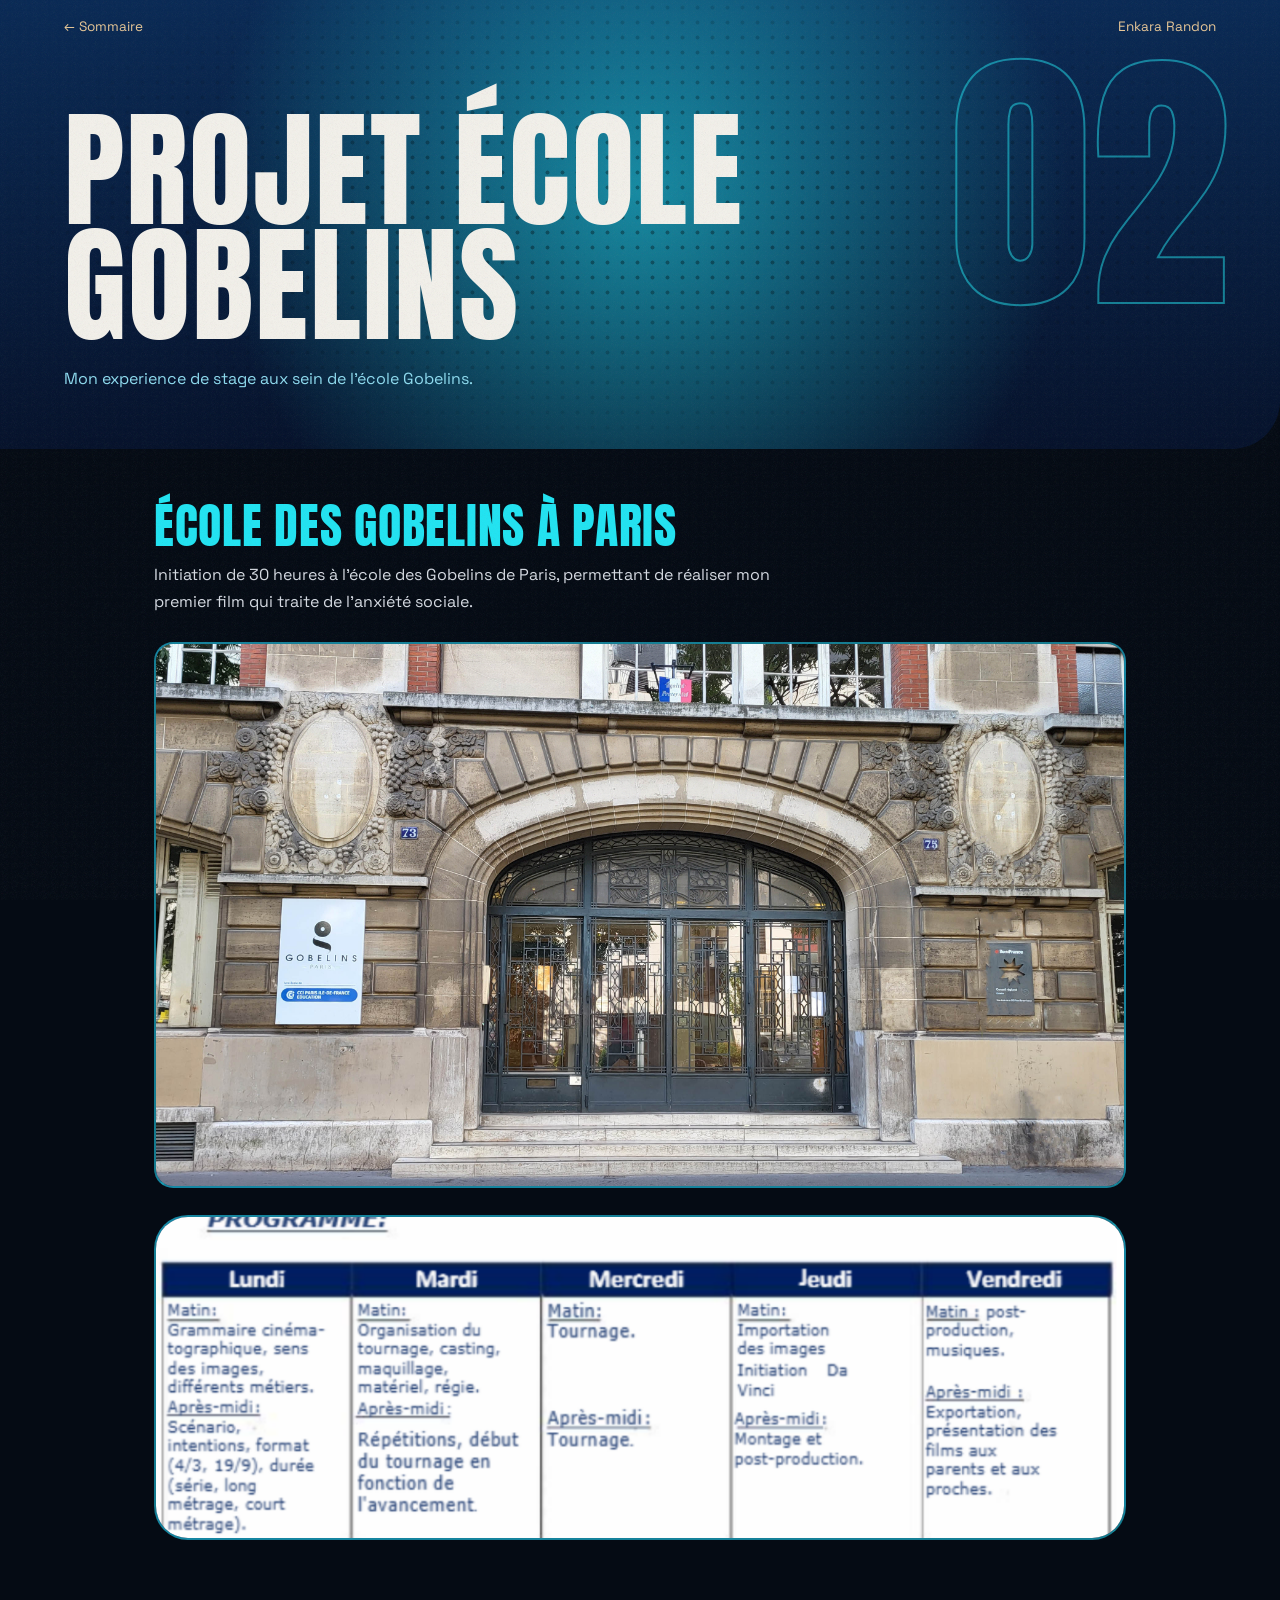
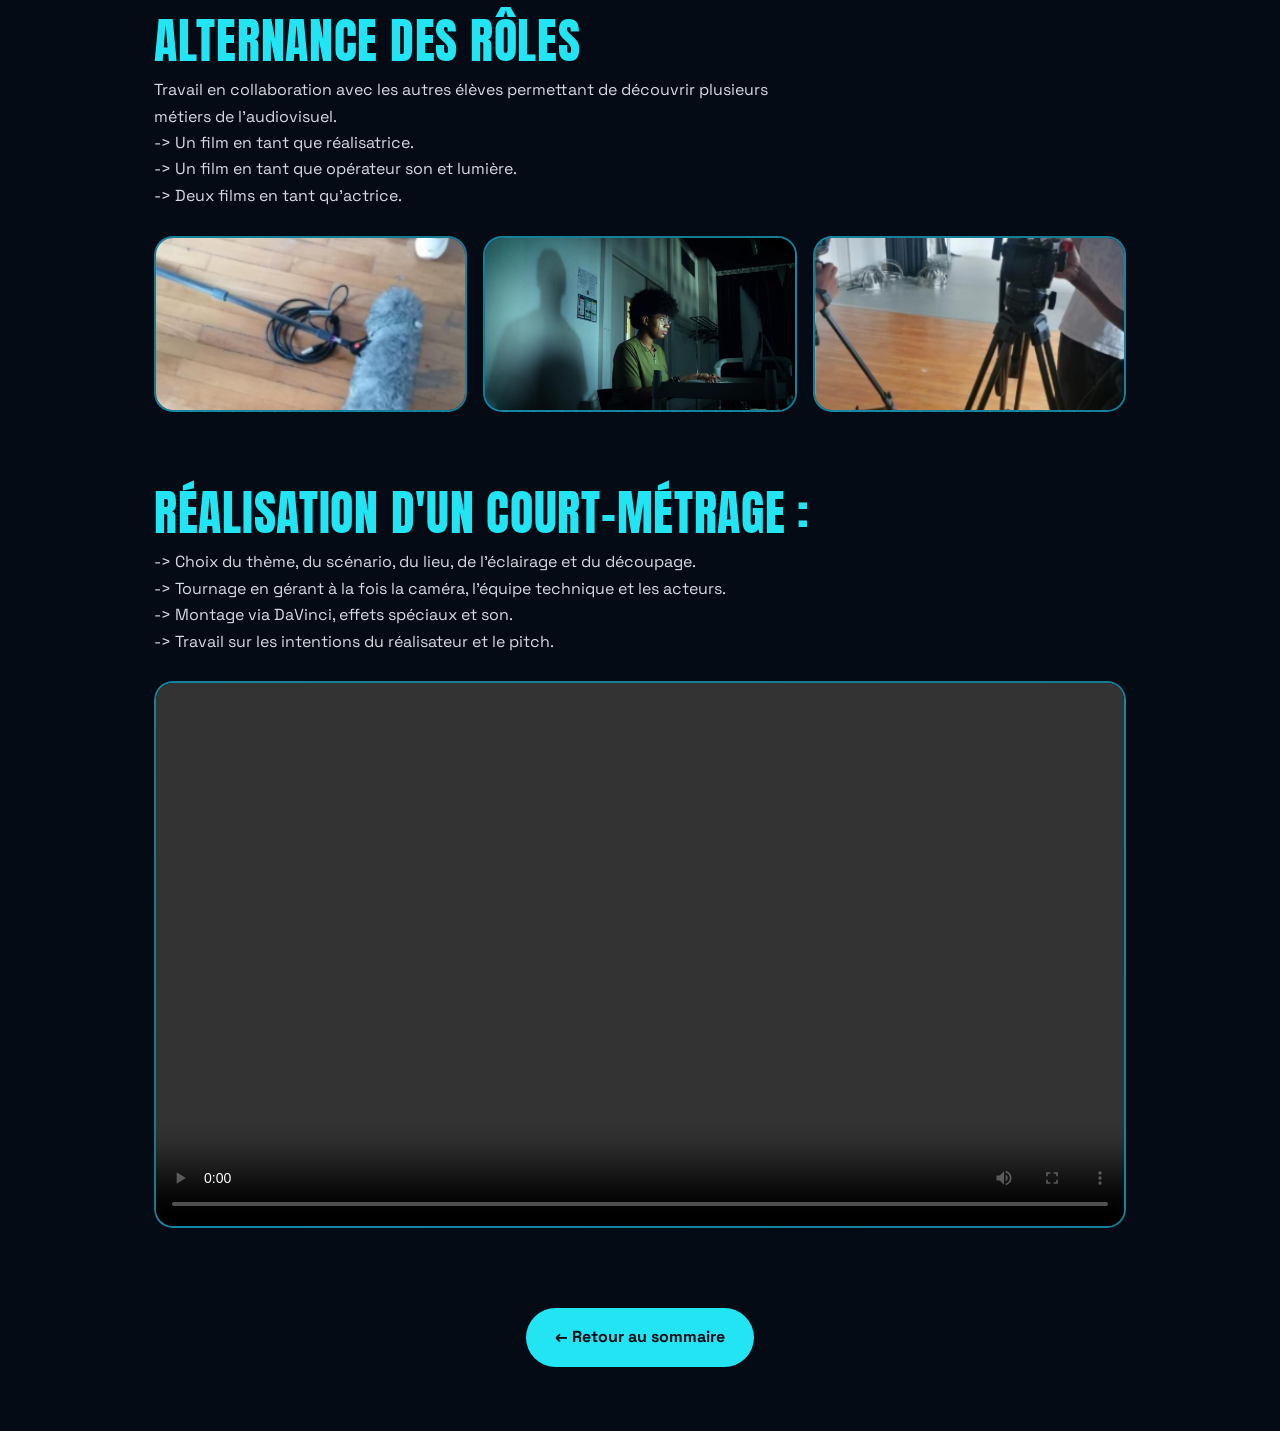
==== pages/gobelins.html @ 03a30801 "Clean project and ignore oversized video" ====
<!DOCTYPE html>
<html lang="fr"><head><meta charset="utf-8"><meta name="viewport" content="width=device-width,initial-scale=1">
<title>Projet Gobelins — Enkara Randon</title>
<link href="https://fonts.googleapis.com/css2?family=Anton&family=Space+Grotesk:wght@400;700&display=swap" rel="stylesheet">
<link rel="stylesheet" href="../css/style.css"></head>
<body>
<nav class="nav"><a href="../portfolio.html">← Sommaire</a><a href="../index.html">Enkara Randon</a></nav>
<main class="sub">
<header class="stage"><div class="dots"></div><span class="ghost" aria-hidden="true">02</span>
<h1>Projet École Gobelins</h1><p class="lead">Mon experience de stage aux sein de l'école Gobelins.</p></header>
<div class="page">

<section class="rv">
<h2>École des Gobelins à Paris</h2>
<p>Initiation de 30 heures à l'école des Gobelins de Paris, permettant de réaliser mon premier film qui traite de l'anxiété sociale.</p>
<p>ㅤ</p>
<div class="ph" style="--r:16/9" data-label="Vidéo du projet à ajouter">
<img src="../assets/images/ecole-gobelins.jpg" alt="Photographie de l'établissement" onerror="this.remove()">
</div>
<p>ㅤ</p>
<div class="ph0" style="--r:16/9" data-label="Vidéo du projet à ajouter">
    <img src="../assets/images/planning.png" alt="Photographie du planning" onerror="this.remove()">
</div>
</section>

<section class="rv">
<h2>Alternance des rôles</h2>
<p>Travail en collaboration avec les autres élèves permettant de découvrir plusieurs métiers de l'audiovisuel.</p>

<p>-> Un film en tant que réalisatrice.</p>

<p>-> Un film en tant que opérateur son et lumière.</p>

<p>-> Deux films en tant qu'actrice.</p>
<p>ㅤ</p>
<div class="gal">
<figure class="ph" style="--r:16/9" data-label="Capture à ajouter"><img src="../assets/images/gobelins-1.jpg" alt="" onerror="this.remove()"></figure>
<figure class="ph" style="--r:16/9" data-label="Capture à ajouter"><img src="../assets/images/gobelins-2.jpg" alt="" onerror="this.remove()"></figure>
<figure class="ph" style="--r:16/9" data-label="Affiche à ajouter"><img src="../assets/images/gobelins-3.jpg" alt="" onerror="this.remove()"></figure>
</div>
</section>

<section class="rv">
<h2>Réalisation d'un court-métrage :</h2>
<p>-> Choix du thème, du scénario, du lieu, de l'éclairage et du découpage.</p>
<p>-> Tournage en gérant à la fois la caméra, l'équipe technique et les acteurs.</p>
<p>-> Montage via DaVinci, effets spéciaux et son.</p>
<p>-> Travail sur les intentions du réalisateur et le pitch.</p>
<p>ㅤ</p>
<div class="ph" style="--r:16/9">
    <video controls preload="metadata">
        <source src="../assets/videos/02_TheHallway_Enkara.mp4" type="video/mp4">
    </video>
</div>
</section>


<a class="back-btn" href="../portfolio.html">← Retour au sommaire</a>
</div></main>
<script src="../js/main.js"></script>
</body></html>
---- css/style.css ----
:root{--cy:#22e4f2;--cy-l:#8fdcf0;--night:#06122b;--ink:#050b14;--paper:#f2f0ea;--g1:#8a97a8;--g2:#2a3648}
*{box-sizing:border-box;margin:0;padding:0}
html{scroll-behavior:smooth}
body{background:var(--ink);color:var(--paper);font:400 1rem/1.65 'Space Grotesk',system-ui,sans-serif;overflow-x:hidden;min-height:100vh}
body::after{content:"";position:fixed;inset:0;pointer-events:none;z-index:60;opacity:.08;background:url("data:image/svg+xml,%3Csvg xmlns='http://www.w3.org/2000/svg' width='160' height='160'%3E%3Cfilter id='n'%3E%3CfeTurbulence baseFrequency='.9' numOctaves='2'/%3E%3C/filter%3E%3Crect width='160' height='160' filter='url(%23n)'/%3E%3C/svg%3E")}
a{color:inherit;text-decoration:none}
:focus-visible{outline:3px solid var(--cy);outline-offset:4px}
h1,h2,.display{font-family:Anton,Impact,'Arial Narrow',sans-serif;font-weight:400;text-transform:uppercase;line-height:.9;letter-spacing:.015em}
.dots{position:absolute;inset:0;background:radial-gradient(circle,rgba(0,0,0,.6) 1.7px,transparent 2.3px) 0 0/15px 15px;-webkit-mask:radial-gradient(ellipse at 50% 45%,#000 20%,transparent 75%);mask:radial-gradient(ellipse at 50% 45%,#000 20%,transparent 75%)}
.stage{position:relative;overflow:hidden;background:radial-gradient(circle at 50% 42%,rgba(34,228,242,.55),transparent 62%),linear-gradient(#0a2a55,var(--night))}
.stage>.dots{opacity:.55}

/* ACCUEIL */
.hero{min-height:100svh;display:grid;place-items:center;isolation:isolate}
.title{position:absolute;left:50%;top:46%;transform:translate(-50%,-50%);font-size:clamp(5.5rem,25vw,24rem);text-align:center;white-space:nowrap;pointer-events:none;user-select:none}
.title.back{z-index:1;color:var(--cy);animation:rise 1.2s .1s both cubic-bezier(.2,.8,.2,1)}
@keyframes rise{from{opacity:0;transform:translate(-50%,-44%)}to{opacity:1}}
.portrait{position:absolute;z-index:2;bottom:0;left:56%;transform:translateX(-50%);height:min(96svh,1000px);animation:fade 1.4s .5s both}
.portrait img{display:block;height:100%;width:auto;max-width:none}
@keyframes fade{from{opacity:0}to{opacity:1}}
.note{position:absolute;z-index:4;font-size:.8rem;max-width:15rem;animation:fade 1s 1.2s both}
.note.tl{top:6svh;left:5vw}.note.tr{top:6svh;right:5vw;text-align:right}.note.bl{bottom:16svh;left:5vw}
.note b{display:block;font-family:Anton,Impact,sans-serif;font-weight:400;font-size:1.3rem;letter-spacing:.05em;color:var(--cy)}
.cta{position:absolute;z-index:5;bottom:4svh;left:50%;translate:-50% 0;display:inline-flex;gap:.8rem;align-items:center;padding:1rem 1.8rem;border-radius:99px;background:var(--cy);color:var(--ink);font-weight:700;letter-spacing:.06em;text-transform:uppercase;font-size:.85rem;white-space:nowrap;transition:background .3s,transform .3s;animation:fade 1s 1.5s both}
.cta i{font-style:normal;display:inline-block;animation:nudge 1.4s infinite}
.cta:hover{background:var(--paper);transform:scale(1.06)}
.cta:active{transform:scale(.97)}
@keyframes nudge{50%{transform:translateX(6px)}}

/* NAVIGATION */
.nav{position:fixed;top:0;left:0;right:0;z-index:40;display:flex;justify-content:space-between;padding:1rem 5vw;font-size:.85rem;mix-blend-mode:difference}

/* SOMMAIRE */
.toc{min-height:100svh;padding:6.5rem 5vw 3rem}
.toc>*{position:relative}
.toc h1{font-size:clamp(3rem,10vw,8rem);margin-bottom:clamp(1.2rem,3vw,2.2rem)}
.cards{display:grid;grid-template-columns:repeat(12,minmax(0,1fr));gap:clamp(.8rem,2vw,1.4rem);max-width:1300px}
.card{--bg:var(--night);--fg:var(--paper);position:relative;grid-column:span 12;min-height:clamp(230px,32vh,330px);padding:clamp(1.2rem,2.4vw,2rem);display:flex;flex-direction:column;justify-content:space-between;gap:1.5rem;border:2px solid var(--cy);border-radius:2rem 2rem 2rem .4rem;background:var(--bg);color:var(--fg);overflow:hidden;transition:transform .35s,box-shadow .35s}
.card::before{content:"";position:absolute;inset:0;background:radial-gradient(circle,currentColor 1.5px,transparent 2px) 0 0/13px 13px;opacity:.08;transition:opacity .35s}
.card>*{position:relative}
.c1{--bg:var(--cy);--fg:var(--ink)}
.c3{--bg:var(--cy-l);--fg:var(--ink)}
.c4{--bg:var(--ink)}
.c1::before,.c3::before{opacity:.14}
.top{display:flex;justify-content:space-between;align-items:flex-start;gap:1rem}
.num{font-family:Anton,Impact,sans-serif;font-size:clamp(4rem,9vw,7.5rem);line-height:.8;color:transparent;-webkit-text-stroke:2px var(--fg)}
.go{flex:none;width:3rem;height:3rem;display:grid;place-items:center;border:2px solid var(--fg);border-radius:50%;font-size:1.3rem;transition:background .3s,color .3s,transform .3s}
.card h2{font-size:clamp(1.8rem,3vw,2.9rem);overflow-wrap:normal;word-break:normal;hyphens:manual}
.card p{max-width:32ch;font-size:.95rem;margin-top:.6rem;opacity:.85}
.card:hover,.card:focus-visible{transform:translateY(-4px);box-shadow:0 16px 44px rgba(34,228,242,.28)}
.card:hover::before{opacity:.22}
.card:hover .go{background:var(--fg);color:var(--bg);transform:rotate(-45deg)}
@media(min-width:900px){.c1,.c4{grid-column:span 7}.c2,.c3{grid-column:span 5}}

/* PAGES INTERNES */
.sub .stage{padding:7rem 5vw 3.5rem;border-radius:0 0 3rem 0}
.ghost{position:absolute;right:4vw;top:4.5rem;font-family:Anton,Impact,sans-serif;font-size:clamp(6rem,22vw,18rem);line-height:.8;color:transparent;-webkit-text-stroke:2px rgba(34,228,242,.5);pointer-events:none;user-select:none}
.sub h1{position:relative;font-size:clamp(2.6rem,10vw,8rem);max-width:12ch}
.sub .lead{position:relative;max-width:56ch;margin-top:1.5rem;color:var(--cy-l)}
.page{max-width:1100px;margin:0 auto;padding:3.5rem 5vw 4rem;display:grid;gap:clamp(3rem,7vw,5rem)}
.page h2{font-size:clamp(1.8rem,4vw,3rem);color:var(--cy);margin-bottom:.9rem}
.page h3{font-family:'Space Grotesk',sans-serif;font-size:1rem;margin:1.2rem 0 .5rem;color:var(--paper)}
.page p,.page li{max-width:64ch;color:#d6dbe3}
.todo{color:var(--cy)!important}
.tl{list-style:none;border-left:2px solid var(--cy);padding-left:1.2rem;display:grid;gap:.9rem}
.tag{display:inline-block;border:2px solid var(--cy);border-radius:99px;padding:.1rem .9rem;color:var(--cy);font-size:.85rem;margin-bottom:.8rem}
.split{display:grid;grid-template-columns:repeat(auto-fit,minmax(min(100%,340px),1fr));gap:clamp(1.5rem,4vw,3rem);align-items:center}
@media(min-width:760px){.rev>:first-child{order:2}}
.gal{display:grid;grid-template-columns:repeat(auto-fit,minmax(min(100%,240px),1fr));gap:1rem}

/* EMPLACEMENTS IMAGES / VIDÉOS */
.ph{position:relative;margin:0;aspect-ratio:var(--r,4/3);border:2px solid rgba(34,228,242,.5);border-radius:1.2rem;overflow:hidden;background:radial-gradient(circle,rgba(34,228,242,.28) 1.5px,transparent 2px) 0 0/14px 14px,linear-gradient(135deg,#0a2a55,var(--night));transition:transform .4s,border-color .3s}
.ph1{position:relative;width: 800px;height:100%;margin:0;aspect-ratio:var(--r,4/3);border:2px solid rgba(34,228,242,.5);border-radius:1.2rem;overflow:hidden;background:radial-gradient(circle,rgba(34,228,242,.28) 1.5px,transparent 2px) 0 0/14px 14px,linear-gradient(135deg,#0a2a55,var(--night));transition:transform .4s,border-color .3s}
.ph0{position:relative;width: 100%;height:325px;margin:10;aspect-ratio:var(--r,4/3);border:2px solid rgba(34,228,242,.5);border-radius:2.12rem;overflow:hidden;background:radial-gradient(circle,rgba(34,228,242,.28) 1.5px,transparent 2px) 0 0/14px 14px,linear-gradient(135deg,#0a2a55,var(--night));transition:transform .4s,border-color .3s}
.ph::after{content:attr(data-label);position:absolute;inset:0;display:grid;place-items:center;padding:1rem;text-align:center;font-family:Anton,Impact,sans-serif;font-size:clamp(1rem,2.2vw,1.5rem);letter-spacing:.08em;text-transform:uppercase;color:var(--cy)}
.ph::after{content:attr(data-label);position:absolute;inset:0;display:grid;place-items:center;padding:1rem;text-align:center;font-family:Anton,Impact,sans-serif;font-size:clamp(1rem,2.2vw,1.5rem);letter-spacing:.08em;text-transform:uppercase;color:var(--cy)}
.ph img,.ph video{position:absolute;inset:0;z-index:1;width:100%;height:100%;object-fit:cover;background:var(--night)}
.ph0 img,.ph0 video{position:absolute;inset:0;z-index:1;width: 100%;height:325px;object-fit:cover;background:var(--night)}
.ph1 img,.ph1 video{position:absolute;inset:0;z-index:1;width: 800px;height:100%;object-fit:cover;background:var(--night)}
.ph:hover{transform:scale(1.015);border-color:var(--cy)}

/* RETOUR */
.back-btn{justify-self:center;display:inline-flex;align-items:center;gap:.8rem;padding:1rem 1.8rem;border-radius:99px;background:var(--cy);color:var(--ink);font-weight:700;transition:background .3s,transform .3s}
.back-btn:hover{background:var(--paper);transform:scale(1.05)}
.links{display:flex;flex-wrap:wrap;gap:.8rem;margin-top:1rem}
.links a{border:2px solid var(--cy);border-radius:99px;padding:.5rem 1.2rem;transition:background .3s,color .3s}
.links a:hover{background:var(--cy);color:var(--ink)}

/* ANIMATIONS */
.js .rv{opacity:0;transform:translateY(26px);transition:opacity .8s,transform .8s cubic-bezier(.2,.8,.2,1)}
.js .rv.in{opacity:1;transform:none}
.veil{position:fixed;inset:0;z-index:100;background:var(--cy);transform:translateY(0);transition:transform .55s cubic-bezier(.7,0,.2,1);pointer-events:none}
.veil.out{transform:translateY(-101%)}
@media(max-width:700px){.note.bl{display:none}}
@media(prefers-reduced-motion:reduce){*,*::before{animation:none!important;transition:none!important}}
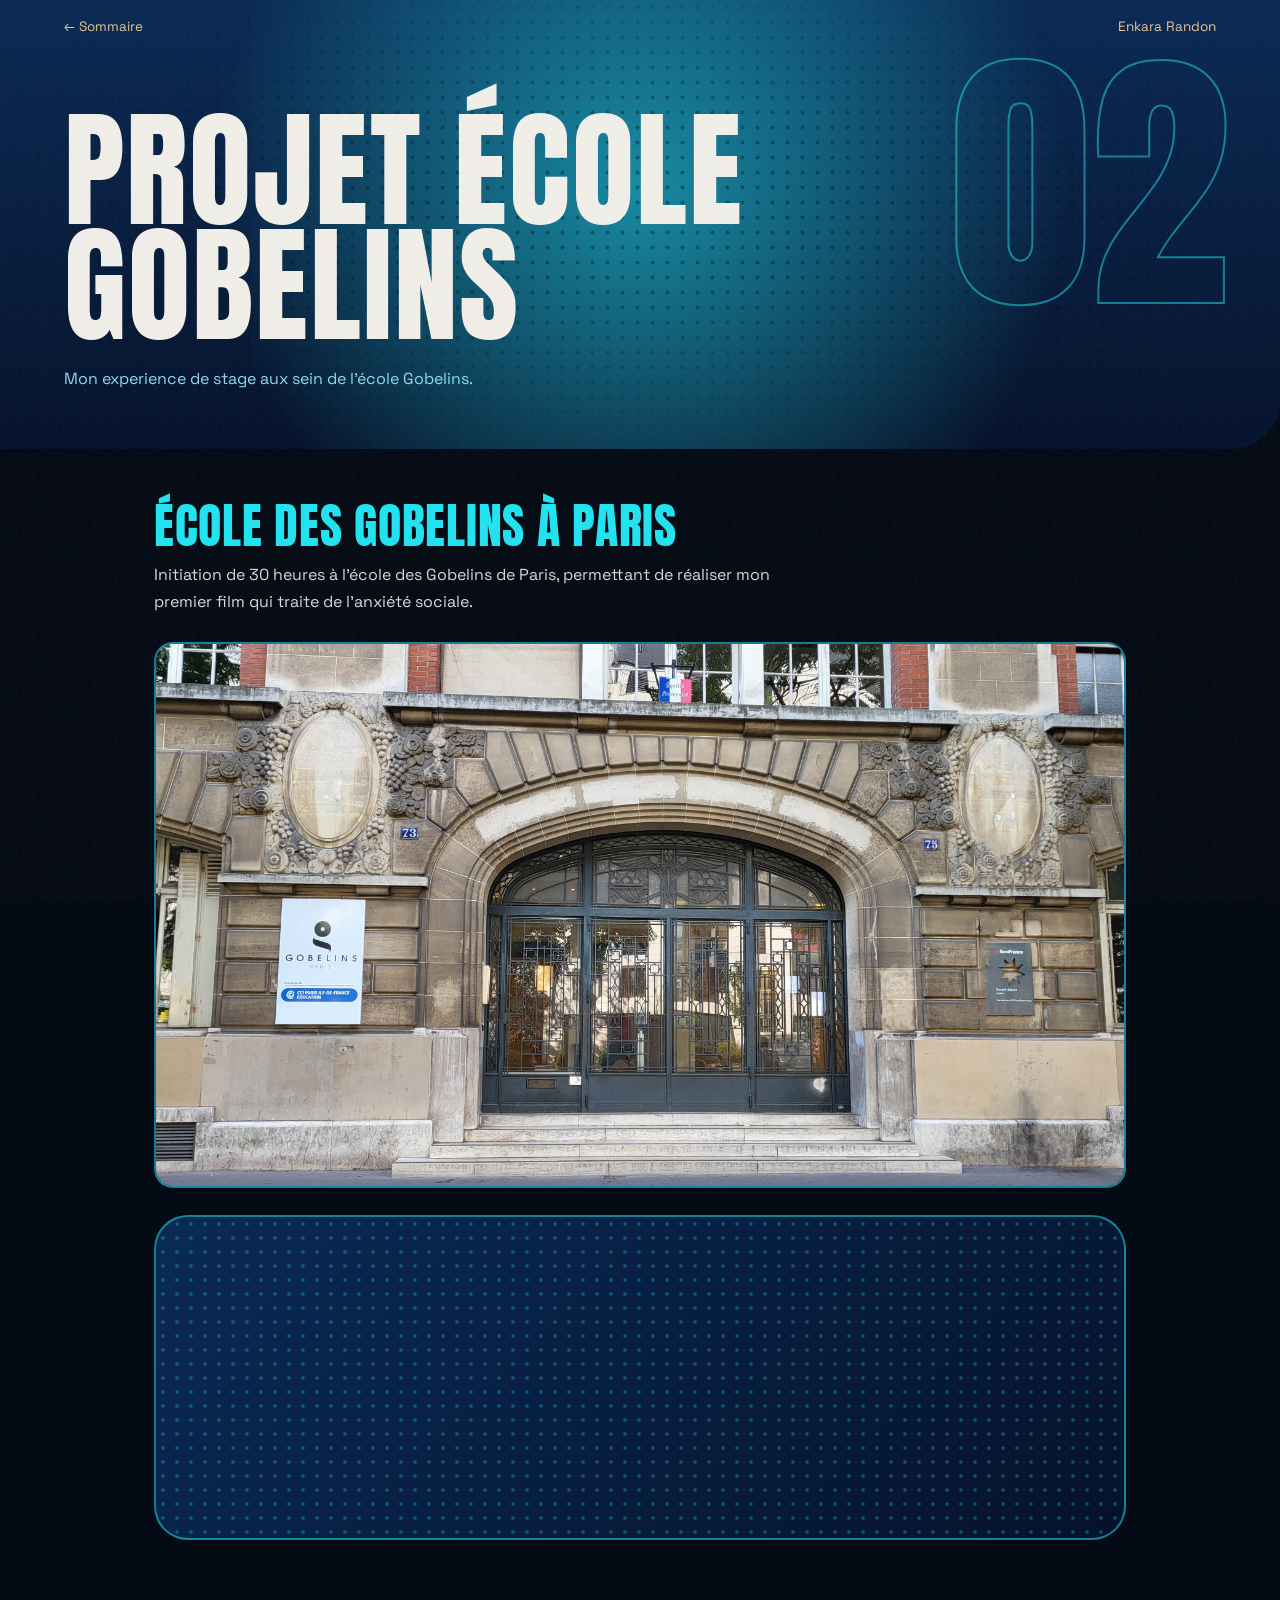
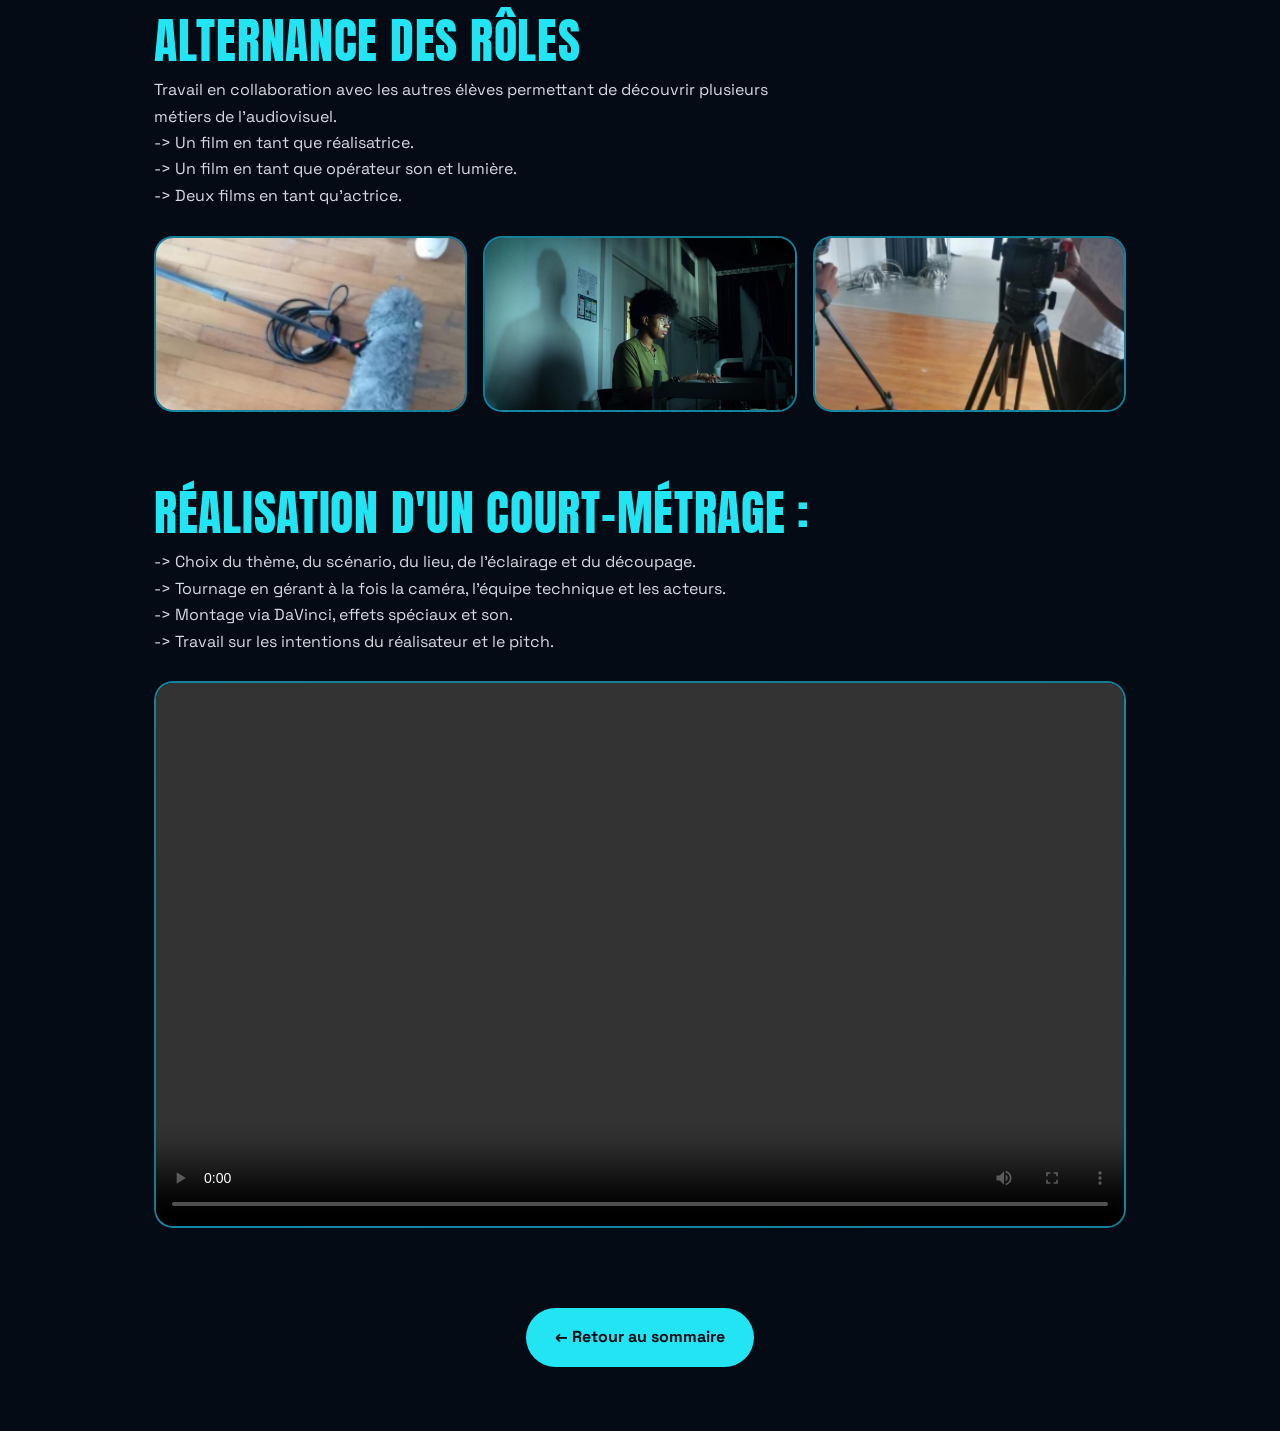
==== commit 7c3aac39: "fix vidéo" ====
--- a/pages/gobelins.html
+++ b/pages/gobelins.html
@@ -19,7 +19,7 @@
 </div>
 <p>ㅤ</p>
 <div class="ph0" style="--r:16/9" data-label="Vidéo du projet à ajouter">
-    <img src="../assets/images/planning.png" alt="Photographie du planning" onerror="this.remove()">
+    <img src="https://youtu.be/1kXfjwNygNI" alt="Photographie du planning"  onerror="this.remove()" allowfullscreen>
 </div>
 </section>
 
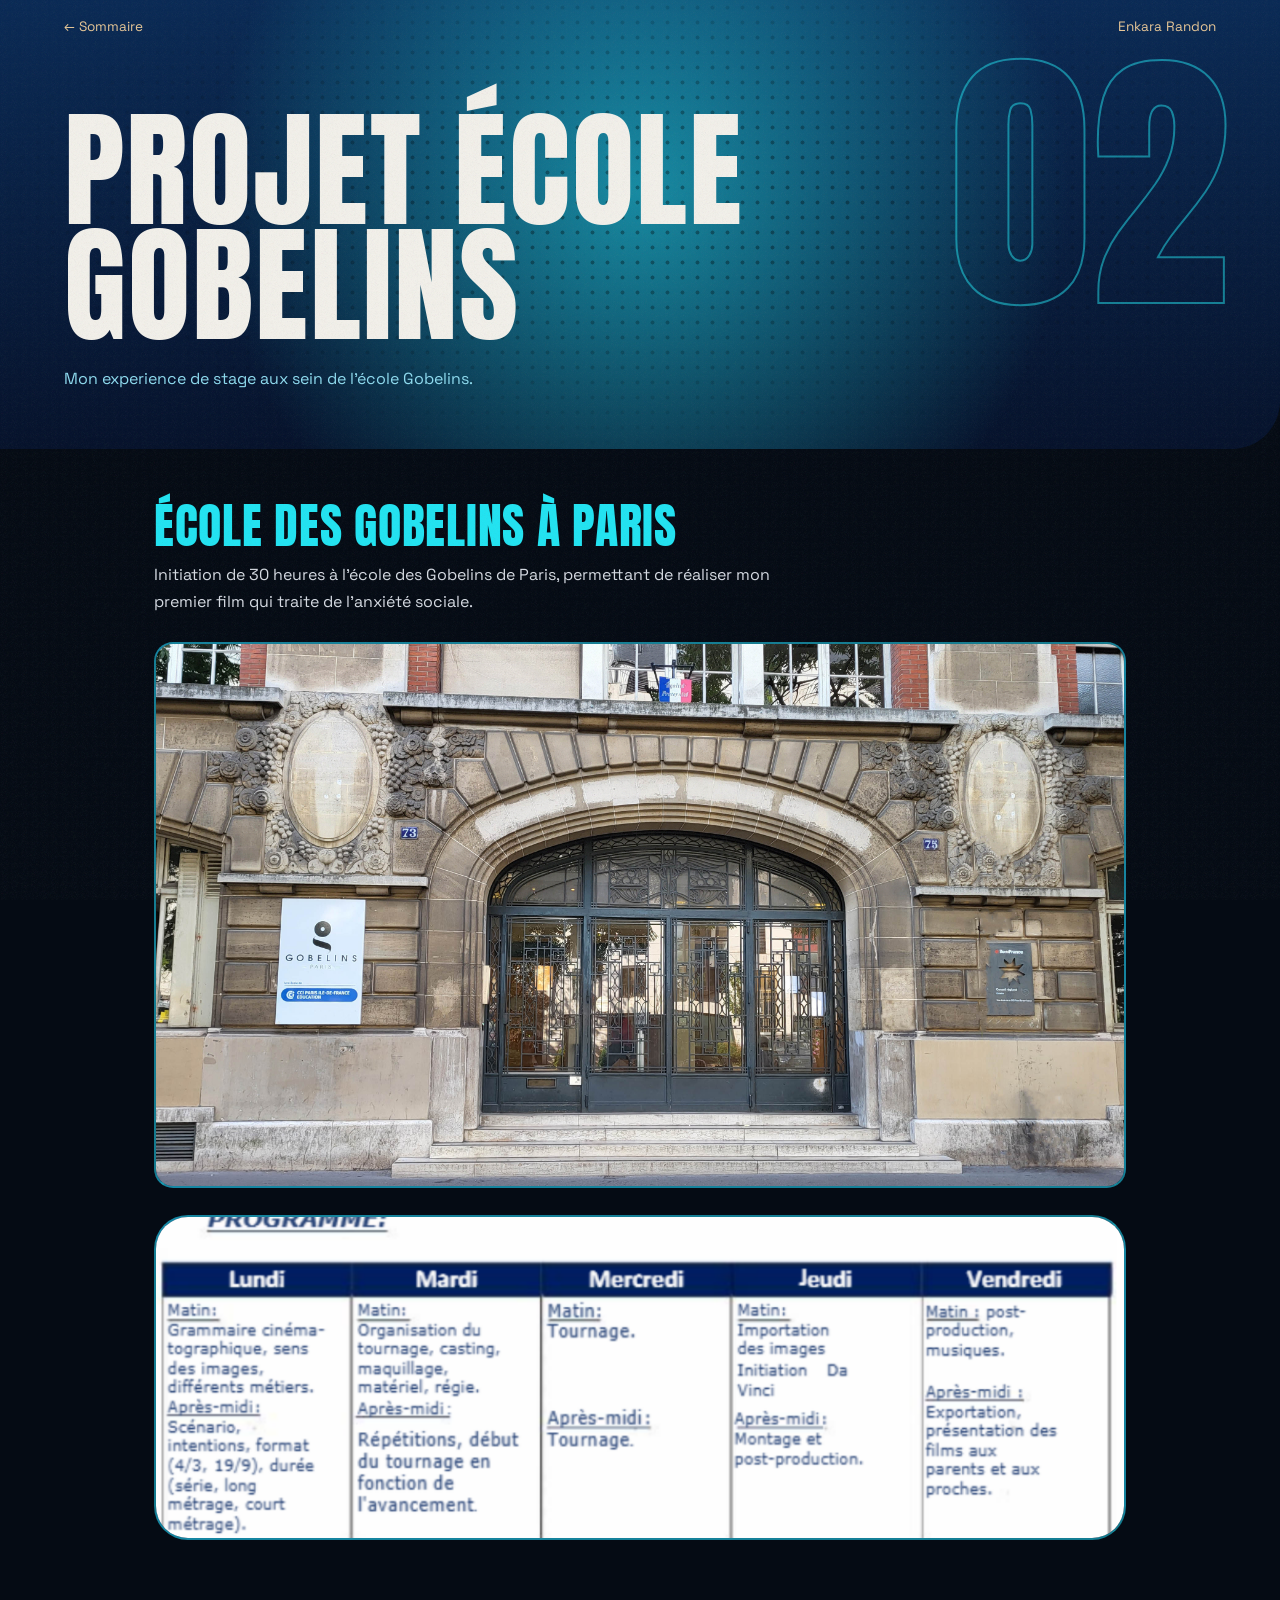
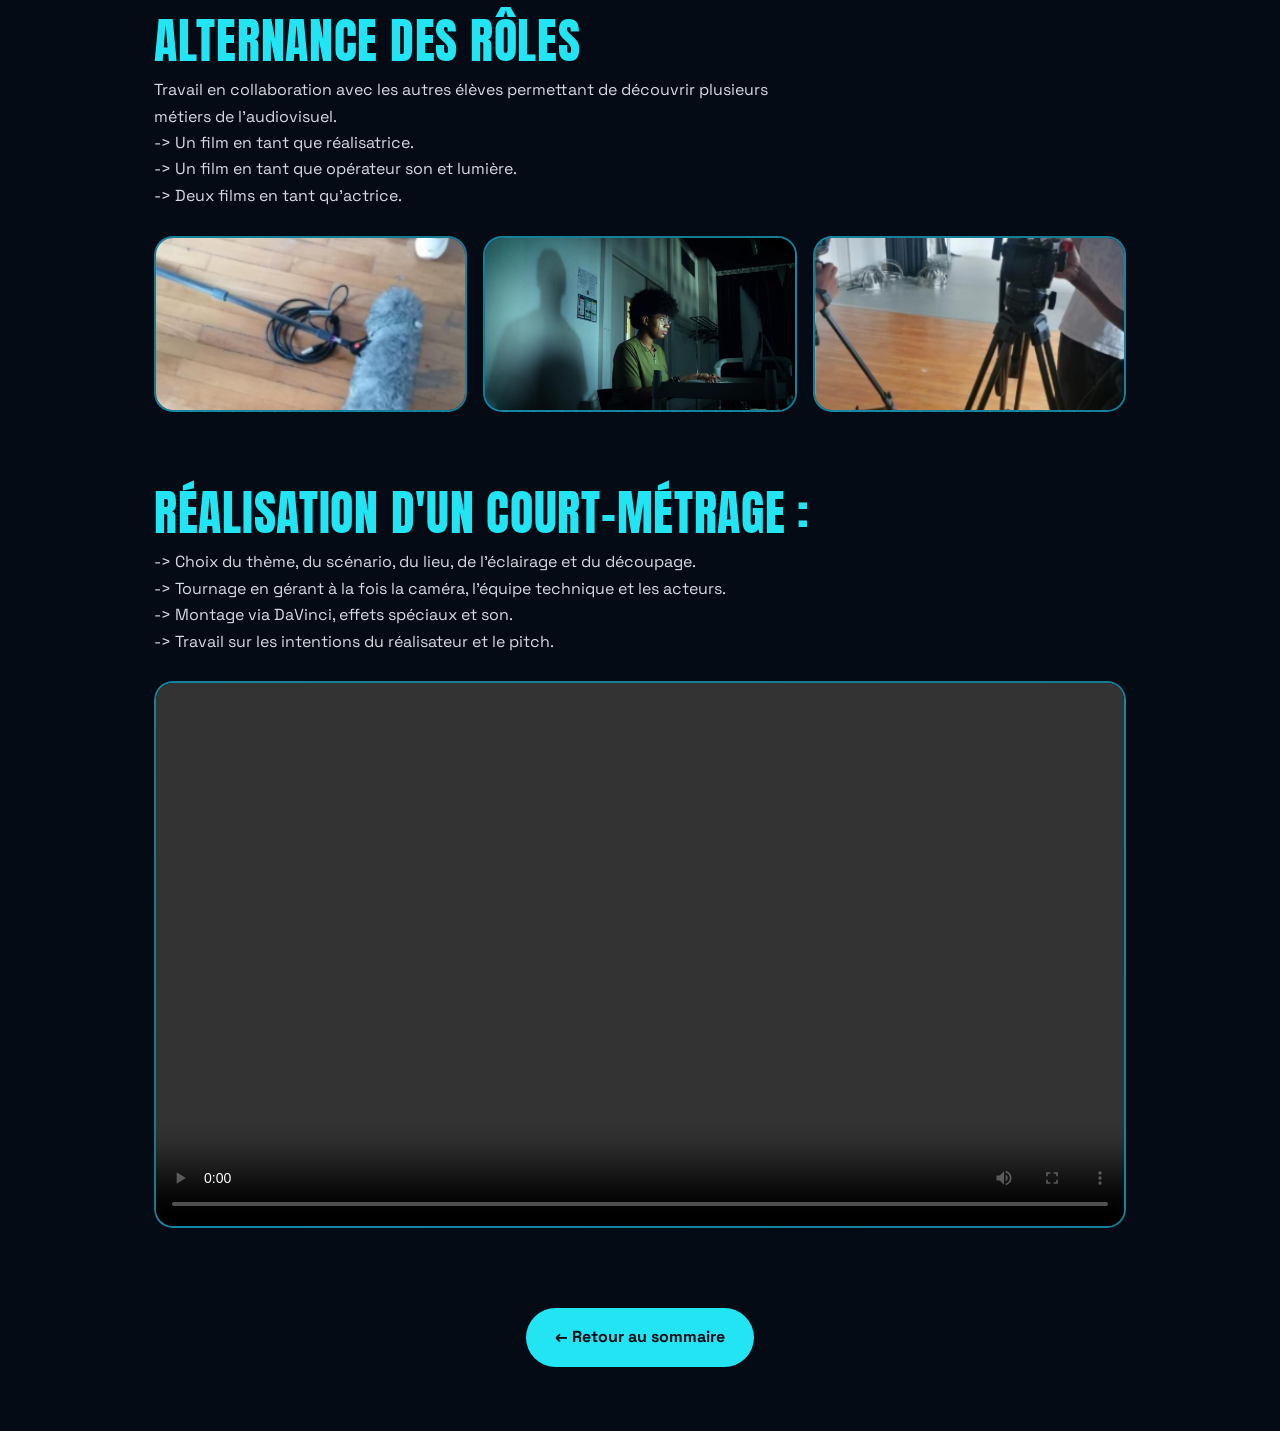
==== commit 03a5f8a9: "fix" ====
--- a/pages/gobelins.html
+++ b/pages/gobelins.html
@@ -19,7 +19,7 @@
 </div>
 <p>ㅤ</p>
 <div class="ph0" style="--r:16/9" data-label="Vidéo du projet à ajouter">
-    <img src="https://youtu.be/1kXfjwNygNI" alt="Photographie du planning"  onerror="this.remove()" allowfullscreen>
+    <img src="../assets/images/planning.png" alt="Photographie du planning" onerror="this.remove()">
 </div>
 </section>
 
@@ -49,7 +49,7 @@
 <p>ㅤ</p>
 <div class="ph" style="--r:16/9">
     <video controls preload="metadata">
-        <source src="../assets/videos/02_TheHallway_Enkara.mp4" type="video/mp4">
+        <source src="https://youtu.be/1kXfjwNygNI" type="video/mp4"title="Vidéo portfolio" allowfullscreen>
     </video>
 </div>
 </section>
@@ -57,5 +57,5 @@
 
 <a class="back-btn" href="../portfolio.html">← Retour au sommaire</a>
 </div></main>
-<script src="../js/main.js"></script>
+<script src="../js/main.js" ></script>
 </body></html>
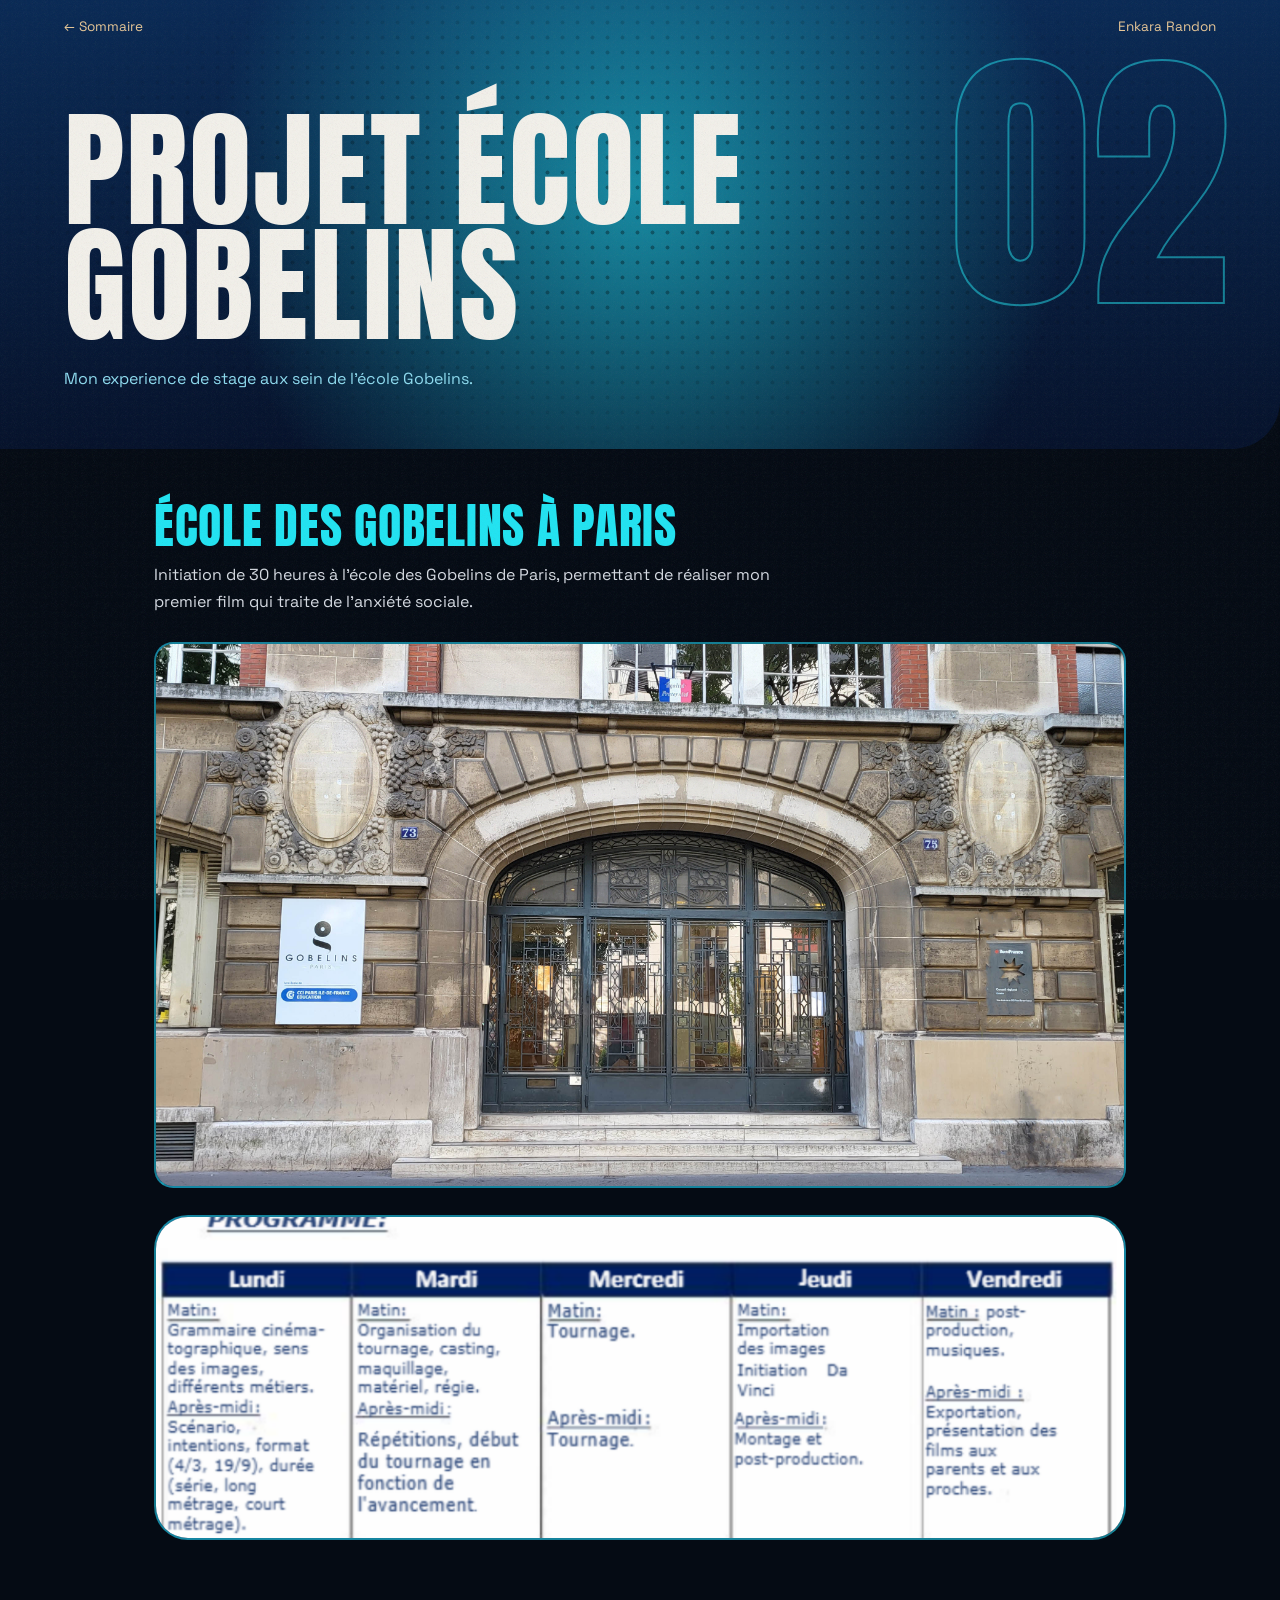
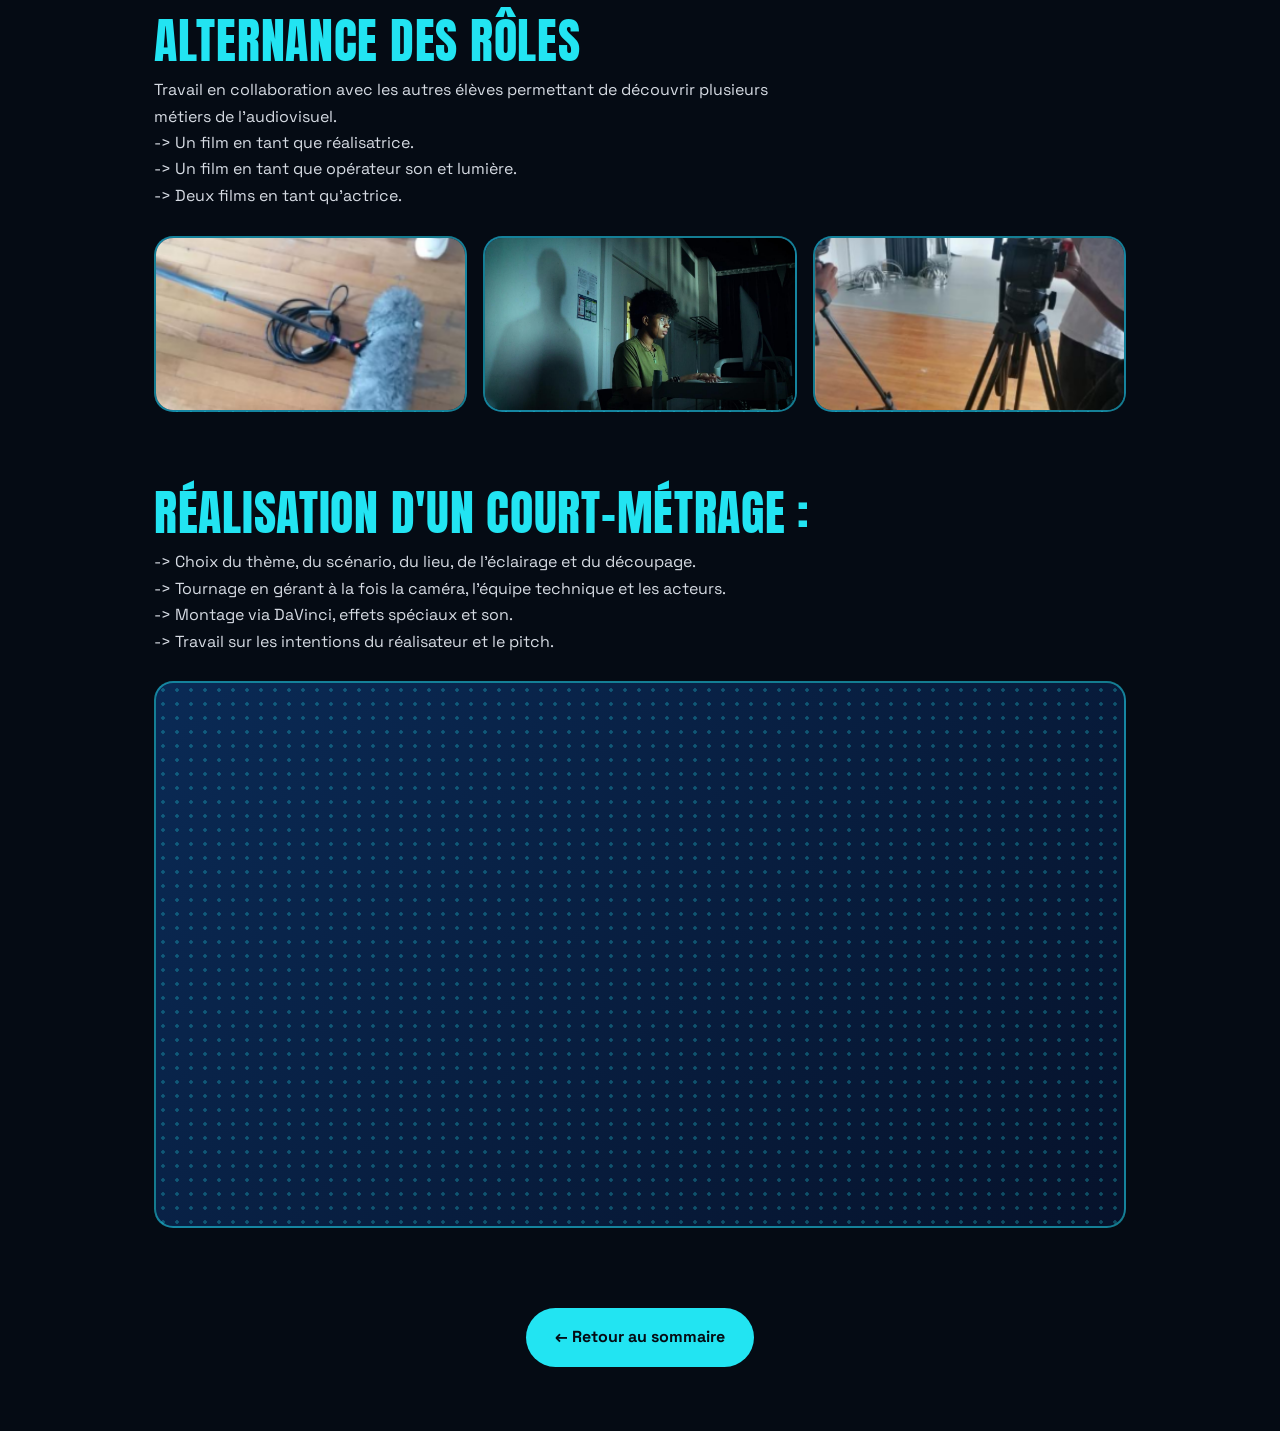
==== commit b263a370: "fix" ====
--- a/pages/gobelins.html
+++ b/pages/gobelins.html
@@ -1,5 +1,8 @@
 <!DOCTYPE html>
-<html lang="fr"><head><meta charset="utf-8"><meta name="viewport" content="width=device-width,initial-scale=1">
+<html lang="fr"><head>
+<meta charset="utf-8">
+<meta name="viewport" content="width=device-width,initial-scale=1">
+<meta name="referrer" content="strict-origin-when-cross-origin">
 <title>Projet Gobelins — Enkara Randon</title>
 <link href="https://fonts.googleapis.com/css2?family=Anton&family=Space+Grotesk:wght@400;700&display=swap" rel="stylesheet">
 <link rel="stylesheet" href="../css/style.css"></head>
@@ -47,15 +50,15 @@
 <p>-> Montage via DaVinci, effets spéciaux et son.</p>
 <p>-> Travail sur les intentions du réalisateur et le pitch.</p>
 <p>ㅤ</p>
-<div class="ph" style="--r:16/9">
-    <video controls preload="metadata">
-        <source src="https://youtu.be/1kXfjwNygNI" type="video/mp4"title="Vidéo portfolio" allowfullscreen>
-    </video>
+
+<div class="ph youtube-video" style="--r:16/9">
+    <iframe width="560" height="315" src="https://www.youtube-nocookie.com/embed/1kXfjwNygNI?si=Cq1USBZNPMpFpeP1" title="YouTube video player" frameborder="0" allow="accelerometer; autoplay; clipboard-write; encrypted-media; gyroscope; picture-in-picture; web-share" referrerpolicy="strict-origin-when-cross-origin" allowfullscreen></iframe>
 </div>
+
 </section>
 
 
 <a class="back-btn" href="../portfolio.html">← Retour au sommaire</a>
 </div></main>
-<script src="../js/main.js" ></script>
+<script src="../js/main.js"></script>
 </body></html>
--- a/css/style.css
+++ b/css/style.css
@@ -92,4 +92,13 @@
 .veil{position:fixed;inset:0;z-index:100;background:var(--cy);transform:translateY(0);transition:transform .55s cubic-bezier(.7,0,.2,1);pointer-events:none}
 .veil.out{transform:translateY(-101%)}
 @media(max-width:700px){.note.bl{display:none}}
-@media(prefers-reduced-motion:reduce){*,*::before{animation:none!important;transition:none!important}}+@media(prefers-reduced-motion:reduce){*,*::before{animation:none!important;transition:none!important}}
+
+.youtube-video iframe {
+    position: absolute;
+    inset: 0;
+    width: 100%;
+    height: 100%;
+    border: none;
+    z-index: 2;
+}
